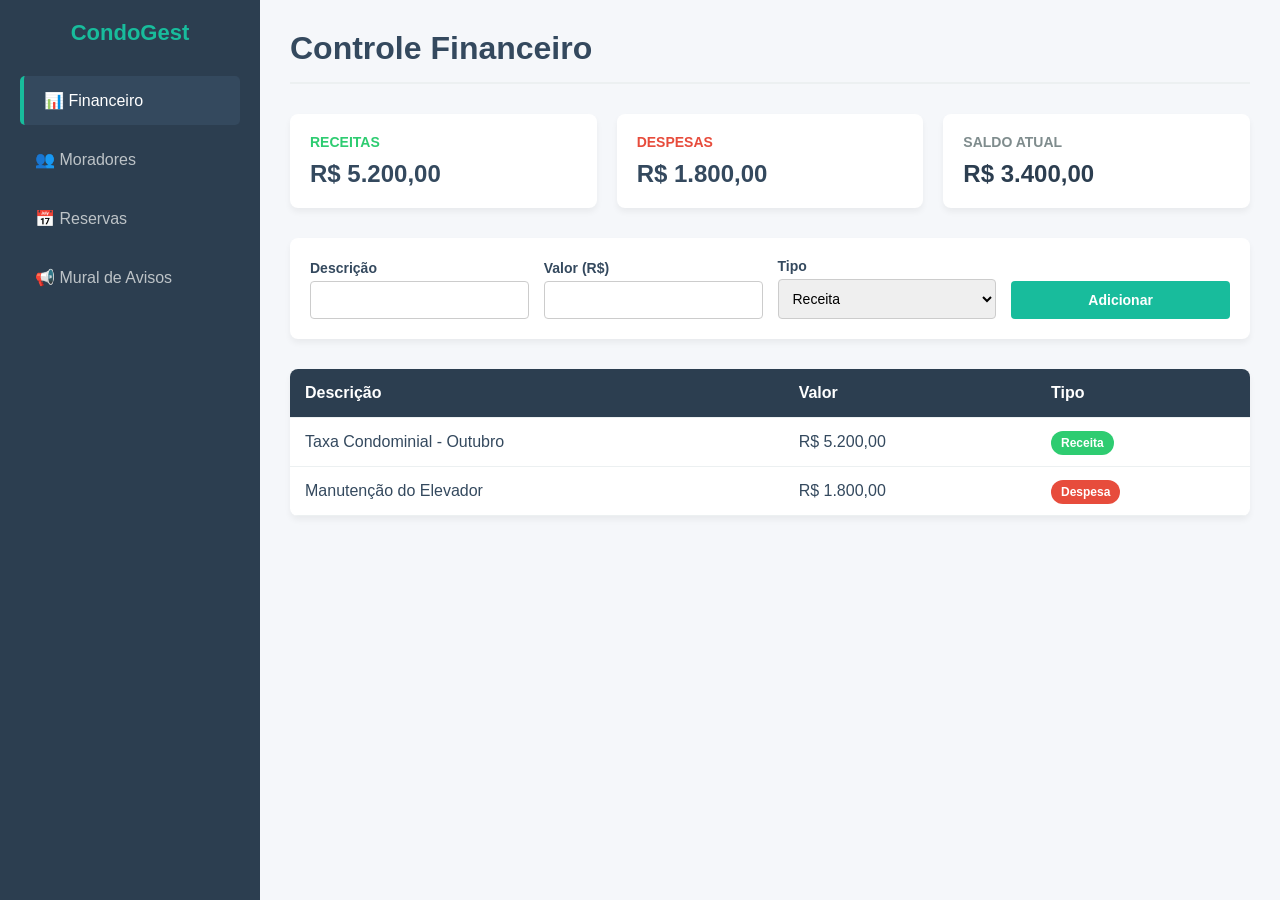
==== condogest/index.html @ 81b0dd15 "Add files via upload" ====
<!DOCTYPE html>
<html lang="pt-BR">
<head>
    <meta charset="UTF-8">
    <meta name="viewport" content="width=device-width, initial-scale=1.0">
    <title>Gerenciador de Condomínio - CondoGest</title>
    <!-- Ligação para o arquivo de estilos externo -->
    <link rel="stylesheet" href="style.css">
</head>
<body>

    <!-- Sidebar de Navegação -->
    <div class="sidebar">
        <h2>CondoGest</h2>
        <button class="nav-btn active" onclick="changeTab('financeiro', event)">📊 Financeiro</button>
        <button class="nav-btn" onclick="changeTab('moradores', event)">👥 Moradores</button>
        <button class="nav-btn" onclick="changeTab('reservas', event)">📅 Reservas</button>
        <button class="nav-btn" onclick="changeTab('mural', event)">📢 Mural de Avisos</button>
    </div>

    <!-- Conteúdo Principal -->
    <div class="main-content">
        
        <!-- ABA FINANCEIRO -->
        <div id="financeiro" class="tab-content active">
            <header><h1>Controle Financeiro</h1></header>
            <div class="grid-3">
                <div class="card"><h3 style="color:var(--success-color)">Receitas</h3><div class="value" id="total-receitas">R$ 5.200,00</div></div>
                <div class="card"><h3 style="color:var(--danger-color)">Despesas</h3><div class="value" id="total-despesas">R$ 1.800,00</div></div>
                <div class="card"><h3>Saldo Atual</h3><div class="value" id="saldo-atual" style="color:var(--primary-color)">R$ 3.400,00</div></div>
            </div>
            <form id="form-financeiro" onsubmit="addFinanca(event)">
                <div class="form-group"><label>Descrição</label><input type="text" id="fin-desc" required></div>
                <div class="form-group"><label>Valor (R$)</label><input type="number" step="0.01" id="fin-valor" required></div>
                <div class="form-group">
                    <label>Tipo</label>
                    <select id="fin-tipo">
                        <option value="receita">Receita</option>
                        <option value="despesa">Despesa</option>
                    </select>
                </div>
                <button type="submit" class="btn-submit">Adicionar</button>
            </form>
            <table>
                <thead><tr><th>Descrição</th><th>Valor</th><th>Tipo</th></tr></thead>
                <tbody id="tabela-financeiro">
                    <tr><td>Taxa Condominial - Outubro</td><td>R$ 5.200,00</td><td><span class="badge receita">Receita</span></td></tr>
                    <tr><td>Manutenção do Elevador</td><td>R$ 1.800,00</td><td><span class="badge despesa">Despesa</span></td></tr>
                </tbody>
            </table>
        </div>

        <!-- ABA MORADORES -->
        <div id="moradores" class="tab-content">
            <header><h1>Cadastro de Moradores</h1></header>
            <form id="form-moradores" onsubmit="addMorador(event)">
                <div class="form-group"><label>Nome completo</label><input type="text" id="mor-nome" required></div>
                <div class="form-group"><label>Unidade (Apto/Bloco)</label><input type="text" id="mor-unidade" required></div>
                <div class="form-group"><label>Contato</label><input type="text" id="mor-contato" placeholder="(00) 00000-0000" required></div>
                <button type="submit" class="btn-submit">Cadastrar</button>
            </form>
            <table>
                <thead><tr><th>Nome</th><th>Unidade</th><th>Contato</th></tr></thead>
                <tbody id="tabela-moradores">
                    <tr><td>Carlos Silva</td><td>Apto 101 - Bloco A</td><td>(11) 99999-1111</td></tr>
                    <tr><td>Mariana Costa</td><td>Apto 304 - Bloco B</td><td>(11) 98888-2222</td></tr>
                </tbody>
            </table>
        </div>

        <!-- ABA RESERVAS -->
        <div id="reservas" class="tab-content">
            <header><h1>Reservas de Áreas Comuns</h1></header>
            <form id="form-reservas" onsubmit="addReserva(event)">
                <div class="form-group"><label>Morador / Unidade</label><input type="text" id="res-nome" required></div>
                <div class="form-group">
                    <label>Área Comum</label>
                    <select id="res-area">
                        <option value="Salão de Festas">Salão de Festas</option>
                        <option value="Churrasqueira">Churrasqueira</option>
                        <option value="Espaço Gourmet">Espaço Gourmet</option>
                    </select>
                </div>
                <div class="form-group"><label>Data</label><input type="date" id="res-data" required></div>
                <button type="submit" class="btn-submit">Reservar</button>
            </form>
            <table>
                <thead><tr><th>Morador</th><th>Área</th><th>Data</th></tr></thead>
                <tbody id="tabela-reservas">
                    <tr><td>Carlos Silva (101A)</td><td>Salão de Festas</td><td>12/12/2026</td></tr>
                </tbody>
            </table>
        </div>

        <!-- ABA MURAL DE AVISOS -->
        <div id="mural" class="tab-content">
            <header><h1>Mural de Avisos</h1></header>
            <form id="form-mural" onsubmit="addAviso(event)">
                <div class="form-group" style="grid-column: span 2;"><label>Título do Aviso</label><input type="text" id="aviso-titulo" required></div>
                <div class="form-group" style="grid-column: span 2;"><label>Mensagem</label><input type="text" id="aviso-texto" required></div>
                <button type="submit" class="btn-submit" style="grid-column: span 2;">Publicar Aviso</button>
            </form>
            <div class="mural-container" id="mural-container">
                <div class="aviso-card">
                    <h4>🔨 Manutenção programada</h4>
                    <p>Aviso: O elevador do Bloco A ficará em manutenção nesta quinta-feira das 14h às 16h.</p>
                </div>
                <div class="aviso-card">
                    <h4>💦 Dedetização das áreas comuns</h4>
                    <p>A dedetização anual será realizada no próximo sábado. Evite transitar com pets no jardim.</p>
                </div>
            </div>
        </div>

    </div>

    <!-- Ligação para o script de comportamento dinâmico -->
    <script src="script.js"></script>
</body>
</html>
---- condogest/style.css ----
:root {
    --primary-color: #2c3e50;
    --secondary-color: #18bc9c;
    --dark-color: #34495e;
    --light-color: #ecf0f1;
    --danger-color: #e74c3c;
    --success-color: #2ecc71;
}

* {
    box-sizing: border-box;
    margin: 0;
    padding: 0;
    font-family: 'Segoe UI', Tahoma, Geneva, Verdana, sans-serif;
}

body {
    background-color: #f5f7fa;
    color: var(--dark-color);
    display: flex;
    min-height: 100vh;
}

/* Sidebar */
.sidebar {
    width: 260px;
    background-color: var(--primary-color);
    color: white;
    padding: 20px;
    display: flex;
    flex-direction: column;
}

.sidebar h2 {
    text-align: center;
    margin-bottom: 30px;
    font-size: 22px;
    color: var(--secondary-color);
}

.nav-btn {
    background: none;
    border: none;
    color: #bdc3c7;
    padding: 15px;
    text-align: left;
    font-size: 16px;
    cursor: pointer;
    border-radius: 5px;
    margin-bottom: 10px;
    transition: all 0.3s;
    width: 100%;
}

.nav-btn:hover, .nav-btn.active {
    background-color: var(--dark-color);
    color: white;
    padding-left: 20px;
}

.nav-btn.active {
    border-left: 4px solid var(--secondary-color);
}

/* Main Content */
.main-content {
    flex: 1;
    padding: 30px;
    overflow-y: auto;
}

header {
    margin-bottom: 30px;
    border-bottom: 2px solid var(--light-color);
    padding-bottom: 15px;
}

.tab-content {
    display: none;
}

.tab-content.active {
    display: block;
}

/* Cards & Grid */
.grid-3 {
    display: grid;
    grid-template-columns: repeat(auto-fit, minmax(250px, 1fr));
    gap: 20px;
    margin-bottom: 30px;
}

.card {
    background: white;
    padding: 20px;
    border-radius: 8px;
    box-shadow: 0 4px 6px rgba(0,0,0,0.05);
}

.card h3 {
    font-size: 14px;
    color: #7f8c8d;
    margin-bottom: 10px;
    text-transform: uppercase;
}

.card .value {
    font-size: 24px;
    font-weight: bold;
}

/* Forms */
form {
    background: white;
    padding: 20px;
    border-radius: 8px;
    box-shadow: 0 4px 6px rgba(0,0,0,0.05);
    margin-bottom: 30px;
    display: grid;
    grid-template-columns: repeat(auto-fit, minmax(200px, 1fr));
    gap: 15px;
    align-items: flex-end;
}

.form-group {
    display: flex;
    flex-direction: column;
}

.form-group label {
    margin-bottom: 5px;
    font-weight: 600;
    font-size: 14px;
}

.form-group input, .form-group select {
    padding: 10px;
    border: 1px solid #ccc;
    border-radius: 4px;
    font-size: 14px;
}

button.btn-submit {
    background-color: var(--secondary-color);
    color: white;
    border: none;
    padding: 11px;
    border-radius: 4px;
    cursor: pointer;
    font-weight: bold;
    font-size: 14px;
}

button.btn-submit:hover {
    filter: brightness(0.9);
}

/* Tables */
table {
    width: 100%;
    border-collapse: collapse;
    background: white;
    border-radius: 8px;
    overflow: hidden;
    box-shadow: 0 4px 6px rgba(0,0,0,0.05);
}

th, td {
    padding: 15px;
    text-align: left;
    border-bottom: 1px solid var(--light-color);
}

th {
    background-color: var(--primary-color);
    color: white;
}

tr:hover {
    background-color: #f9f9f9;
}

.badge {
    padding: 5px 10px;
    border-radius: 20px;
    font-size: 12px;
    font-weight: bold;
    color: white;
}

.badge.receita { background-color: var(--success-color); }
.badge.despesa { background-color: var(--danger-color); }

/* Mural */
.mural-container {
    display: grid;
    grid-template-columns: repeat(auto-fit, minmax(300px, 1fr));
    gap: 20px;
    margin-top: 20px;
}

.aviso-card {
    background: #fff3cd;
    border-left: 5px solid #ffc107;
    padding: 20px;
    border-radius: 4px;
}

.aviso-card h4 { margin-bottom: 10px; color: #856404; }
.aviso-card p { font-size: 14px; line-height: 1.5; }
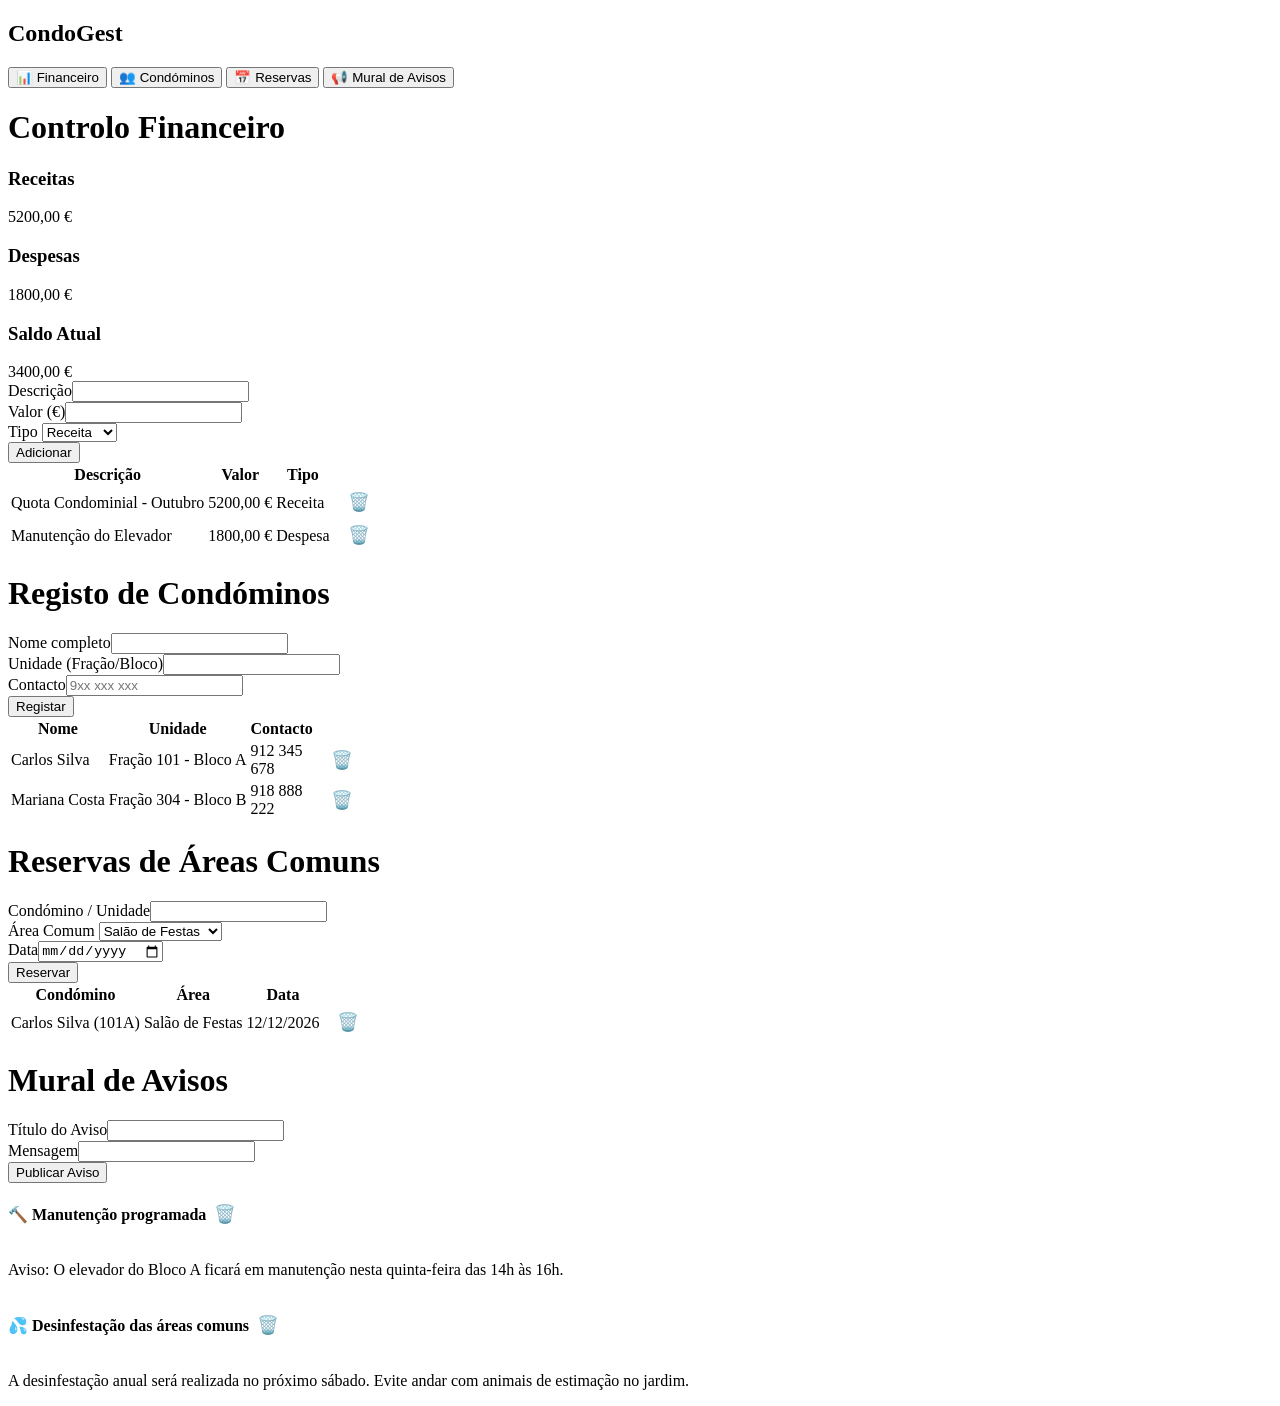
==== commit 042ee79b: "Add files via upload" ====
--- a/condogest/index.html
+++ b/condogest/index.html
@@ -1,9 +1,9 @@
 <!DOCTYPE html>
-<html lang="pt-BR">
+<html lang="pt-PT">
 <head>
     <meta charset="UTF-8">
     <meta name="viewport" content="width=device-width, initial-scale=1.0">
-    <title>Gerenciador de Condomínio - CondoGest</title>
+    <title>Gestor de Condomínio - CondoGest</title>
     <!-- Ligação para o arquivo de estilos externo -->
     <link rel="stylesheet" href="style.css">
 </head>
@@ -13,7 +13,7 @@
     <div class="sidebar">
         <h2>CondoGest</h2>
         <button class="nav-btn active" onclick="changeTab('financeiro', event)">📊 Financeiro</button>
-        <button class="nav-btn" onclick="changeTab('moradores', event)">👥 Moradores</button>
+        <button class="nav-btn" onclick="changeTab('moradores', event)">👥 Condóminos</button>
         <button class="nav-btn" onclick="changeTab('reservas', event)">📅 Reservas</button>
         <button class="nav-btn" onclick="changeTab('mural', event)">📢 Mural de Avisos</button>
     </div>
@@ -23,15 +23,15 @@
         
         <!-- ABA FINANCEIRO -->
         <div id="financeiro" class="tab-content active">
-            <header><h1>Controle Financeiro</h1></header>
+            <header><h1>Controlo Financeiro</h1></header>
             <div class="grid-3">
-                <div class="card"><h3 style="color:var(--success-color)">Receitas</h3><div class="value" id="total-receitas">R$ 5.200,00</div></div>
-                <div class="card"><h3 style="color:var(--danger-color)">Despesas</h3><div class="value" id="total-despesas">R$ 1.800,00</div></div>
-                <div class="card"><h3>Saldo Atual</h3><div class="value" id="saldo-atual" style="color:var(--primary-color)">R$ 3.400,00</div></div>
+                <div class="card"><h3 style="color:var(--success-color)">Receitas</h3><div class="value" id="total-receitas">5.200,00 €</div></div>
+                <div class="card"><h3 style="color:var(--danger-color)">Despesas</h3><div class="value" id="total-despesas">1.800,00 €</div></div>
+                <div class="card"><h3>Saldo Atual</h3><div class="value" id="saldo-atual" style="color:var(--primary-color)">3.400,00 €</div></div>
             </div>
             <form id="form-financeiro" onsubmit="addFinanca(event)">
                 <div class="form-group"><label>Descrição</label><input type="text" id="fin-desc" required></div>
-                <div class="form-group"><label>Valor (R$)</label><input type="number" step="0.01" id="fin-valor" required></div>
+                <div class="form-group"><label>Valor (€)</label><input type="number" step="0.01" id="fin-valor" required></div>
                 <div class="form-group">
                     <label>Tipo</label>
                     <select id="fin-tipo">
@@ -44,26 +44,26 @@
             <table>
                 <thead><tr><th>Descrição</th><th>Valor</th><th>Tipo</th></tr></thead>
                 <tbody id="tabela-financeiro">
-                    <tr><td>Taxa Condominial - Outubro</td><td>R$ 5.200,00</td><td><span class="badge receita">Receita</span></td></tr>
-                    <tr><td>Manutenção do Elevador</td><td>R$ 1.800,00</td><td><span class="badge despesa">Despesa</span></td></tr>
+                    <tr><td>Quota Condominial - Outubro</td><td>5.200,00 €</td><td><span class="badge receita">Receita</span></td></tr>
+                    <tr><td>Manutenção do Elevador</td><td>1.800,00 €</td><td><span class="badge despesa">Despesa</span></td></tr>
                 </tbody>
             </table>
         </div>
 
-        <!-- ABA MORADORES -->
+        <!-- ABA CONDÓMINOS -->
         <div id="moradores" class="tab-content">
-            <header><h1>Cadastro de Moradores</h1></header>
+            <header><h1>Registo de Condóminos</h1></header>
             <form id="form-moradores" onsubmit="addMorador(event)">
                 <div class="form-group"><label>Nome completo</label><input type="text" id="mor-nome" required></div>
-                <div class="form-group"><label>Unidade (Apto/Bloco)</label><input type="text" id="mor-unidade" required></div>
-                <div class="form-group"><label>Contato</label><input type="text" id="mor-contato" placeholder="(00) 00000-0000" required></div>
-                <button type="submit" class="btn-submit">Cadastrar</button>
+                <div class="form-group"><label>Unidade (Fração/Bloco)</label><input type="text" id="mor-unidade" required></div>
+                <div class="form-group"><label>Contacto</label><input type="text" id="mor-contato" placeholder="9xx xxx xxx" required></div>
+                <button type="submit" class="btn-submit">Registar</button>
             </form>
             <table>
-                <thead><tr><th>Nome</th><th>Unidade</th><th>Contato</th></tr></thead>
+                <thead><tr><th>Nome</th><th>Unidade</th><th>Contacto</th></tr></thead>
                 <tbody id="tabela-moradores">
-                    <tr><td>Carlos Silva</td><td>Apto 101 - Bloco A</td><td>(11) 99999-1111</td></tr>
-                    <tr><td>Mariana Costa</td><td>Apto 304 - Bloco B</td><td>(11) 98888-2222</td></tr>
+                    <tr><td>Carlos Silva</td><td>Fração 101 - Bloco A</td><td>912 345 678</td></tr>
+                    <tr><td>Mariana Costa</td><td>Fração 304 - Bloco B</td><td>918 888 222</td></tr>
                 </tbody>
             </table>
         </div>
@@ -72,7 +72,7 @@
         <div id="reservas" class="tab-content">
             <header><h1>Reservas de Áreas Comuns</h1></header>
             <form id="form-reservas" onsubmit="addReserva(event)">
-                <div class="form-group"><label>Morador / Unidade</label><input type="text" id="res-nome" required></div>
+                <div class="form-group"><label>Condómino / Unidade</label><input type="text" id="res-nome" required></div>
                 <div class="form-group">
                     <label>Área Comum</label>
                     <select id="res-area">
@@ -85,7 +85,7 @@
                 <button type="submit" class="btn-submit">Reservar</button>
             </form>
             <table>
-                <thead><tr><th>Morador</th><th>Área</th><th>Data</th></tr></thead>
+                <thead><tr><th>Condómino</th><th>Área</th><th>Data</th></tr></thead>
                 <tbody id="tabela-reservas">
                     <tr><td>Carlos Silva (101A)</td><td>Salão de Festas</td><td>12/12/2026</td></tr>
                 </tbody>
@@ -106,8 +106,8 @@
                     <p>Aviso: O elevador do Bloco A ficará em manutenção nesta quinta-feira das 14h às 16h.</p>
                 </div>
                 <div class="aviso-card">
-                    <h4>💦 Dedetização das áreas comuns</h4>
-                    <p>A dedetização anual será realizada no próximo sábado. Evite transitar com pets no jardim.</p>
+                    <h4>💦 Desinfestação das áreas comuns</h4>
+                    <p>A desinfestação anual será realizada no próximo sábado. Evite andar com animais de estimação no jardim.</p>
                 </div>
             </div>
         </div>
--- a/condogest/style.css
+++ b/condogest/style.css
@@ -1,211 +1,18 @@
-:root {
-    --primary-color: #2c3e50;
-    --secondary-color: #18bc9c;
-    --dark-color: #34495e;
-    --light-color: #ecf0f1;
-    --danger-color: #e74c3c;
-    --success-color: #2ecc71;
+.btn-delete {
+    background: none;
+    border: none;
+    cursor: pointer;
+    font-size: 1.1rem;
+    padding: 4px 8px;
+    border-radius: 4px;
+    transition: background 0.2s;
 }
 
-* {
-    box-sizing: border-box;
-    margin: 0;
-    padding: 0;
-    font-family: 'Segoe UI', Tahoma, Geneva, Verdana, sans-serif;
+.btn-delete:hover {
+    background-color: rgba(231, 76, 60, 0.1);
 }
 
-body {
-    background-color: #f5f7fa;
-    color: var(--dark-color);
-    display: flex;
-    min-height: 100vh;
+table th:last-child, table td:last-child {
+    text-align: center;
+    width: 50px;
 }
-
-/* Sidebar */
-.sidebar {
-    width: 260px;
-    background-color: var(--primary-color);
-    color: white;
-    padding: 20px;
-    display: flex;
-    flex-direction: column;
-}
-
-.sidebar h2 {
-    text-align: center;
-    margin-bottom: 30px;
-    font-size: 22px;
-    color: var(--secondary-color);
-}
-
-.nav-btn {
-    background: none;
-    border: none;
-    color: #bdc3c7;
-    padding: 15px;
-    text-align: left;
-    font-size: 16px;
-    cursor: pointer;
-    border-radius: 5px;
-    margin-bottom: 10px;
-    transition: all 0.3s;
-    width: 100%;
-}
-
-.nav-btn:hover, .nav-btn.active {
-    background-color: var(--dark-color);
-    color: white;
-    padding-left: 20px;
-}
-
-.nav-btn.active {
-    border-left: 4px solid var(--secondary-color);
-}
-
-/* Main Content */
-.main-content {
-    flex: 1;
-    padding: 30px;
-    overflow-y: auto;
-}
-
-header {
-    margin-bottom: 30px;
-    border-bottom: 2px solid var(--light-color);
-    padding-bottom: 15px;
-}
-
-.tab-content {
-    display: none;
-}
-
-.tab-content.active {
-    display: block;
-}
-
-/* Cards & Grid */
-.grid-3 {
-    display: grid;
-    grid-template-columns: repeat(auto-fit, minmax(250px, 1fr));
-    gap: 20px;
-    margin-bottom: 30px;
-}
-
-.card {
-    background: white;
-    padding: 20px;
-    border-radius: 8px;
-    box-shadow: 0 4px 6px rgba(0,0,0,0.05);
-}
-
-.card h3 {
-    font-size: 14px;
-    color: #7f8c8d;
-    margin-bottom: 10px;
-    text-transform: uppercase;
-}
-
-.card .value {
-    font-size: 24px;
-    font-weight: bold;
-}
-
-/* Forms */
-form {
-    background: white;
-    padding: 20px;
-    border-radius: 8px;
-    box-shadow: 0 4px 6px rgba(0,0,0,0.05);
-    margin-bottom: 30px;
-    display: grid;
-    grid-template-columns: repeat(auto-fit, minmax(200px, 1fr));
-    gap: 15px;
-    align-items: flex-end;
-}
-
-.form-group {
-    display: flex;
-    flex-direction: column;
-}
-
-.form-group label {
-    margin-bottom: 5px;
-    font-weight: 600;
-    font-size: 14px;
-}
-
-.form-group input, .form-group select {
-    padding: 10px;
-    border: 1px solid #ccc;
-    border-radius: 4px;
-    font-size: 14px;
-}
-
-button.btn-submit {
-    background-color: var(--secondary-color);
-    color: white;
-    border: none;
-    padding: 11px;
-    border-radius: 4px;
-    cursor: pointer;
-    font-weight: bold;
-    font-size: 14px;
-}
-
-button.btn-submit:hover {
-    filter: brightness(0.9);
-}
-
-/* Tables */
-table {
-    width: 100%;
-    border-collapse: collapse;
-    background: white;
-    border-radius: 8px;
-    overflow: hidden;
-    box-shadow: 0 4px 6px rgba(0,0,0,0.05);
-}
-
-th, td {
-    padding: 15px;
-    text-align: left;
-    border-bottom: 1px solid var(--light-color);
-}
-
-th {
-    background-color: var(--primary-color);
-    color: white;
-}
-
-tr:hover {
-    background-color: #f9f9f9;
-}
-
-.badge {
-    padding: 5px 10px;
-    border-radius: 20px;
-    font-size: 12px;
-    font-weight: bold;
-    color: white;
-}
-
-.badge.receita { background-color: var(--success-color); }
-.badge.despesa { background-color: var(--danger-color); }
-
-/* Mural */
-.mural-container {
-    display: grid;
-    grid-template-columns: repeat(auto-fit, minmax(300px, 1fr));
-    gap: 20px;
-    margin-top: 20px;
-}
-
-.aviso-card {
-    background: #fff3cd;
-    border-left: 5px solid #ffc107;
-    padding: 20px;
-    border-radius: 4px;
-}
-
-.aviso-card h4 { margin-bottom: 10px; color: #856404; }
-.aviso-card p { font-size: 14px; line-height: 1.5; }
